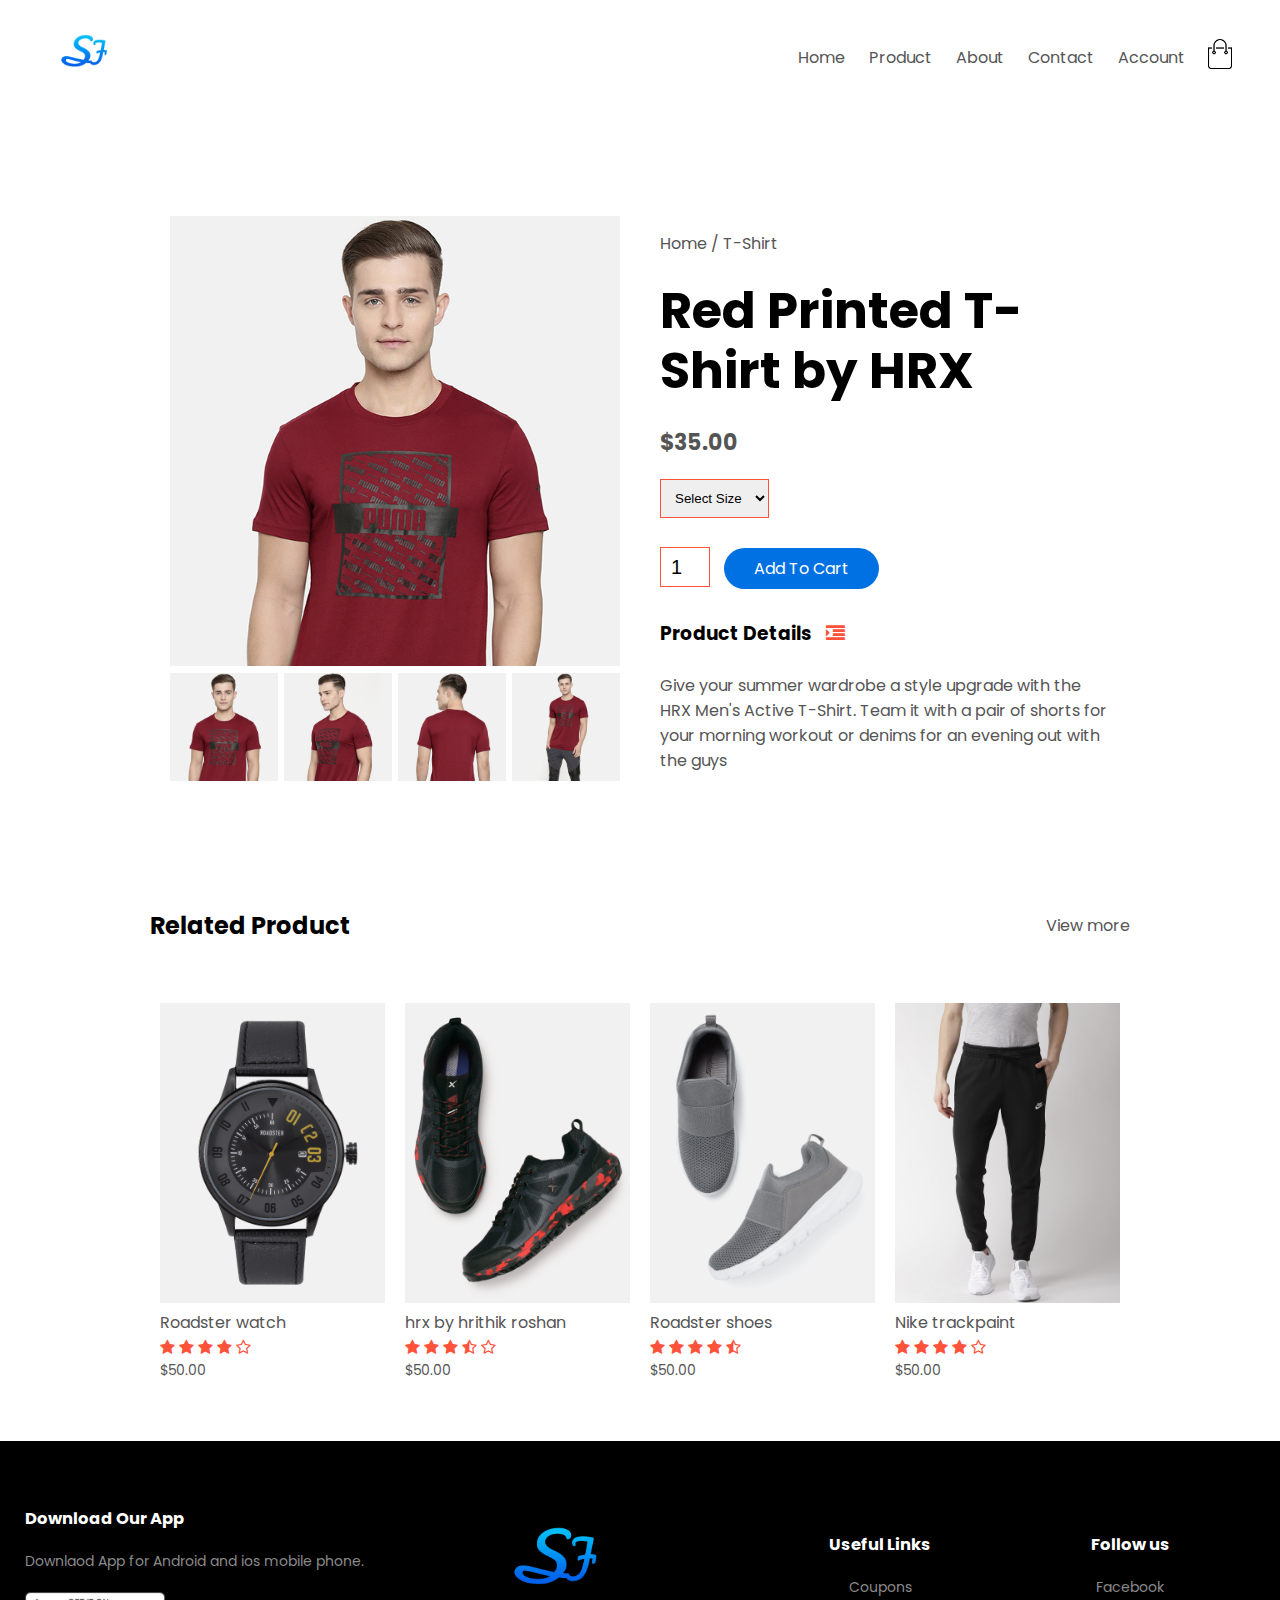
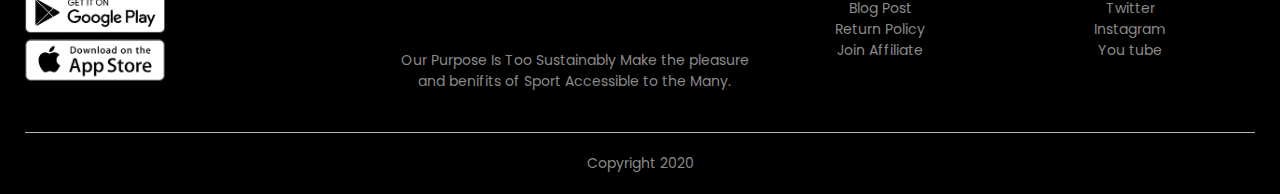
==== e-commerce/product-details.html @ aff86aa9 "Product, Single Product Page added" ====
<!DOCTYPE html>
<html lang ="en">
<head>
  <meta charset="utf-8">
  <meta name="viewport" content="width= device-width, initial-scale=1.0">
 <title>Product Details</title>
 
<link rel="shortcut icon" href="images/logo.png">
<link rel="stylesheet" type="text/css" href="style.css">
<link rel="preconnect" href="https://fonts.gstatic.com">
<link href="https://fonts.googleapis.com/css2?family=Poppins:wght@300;400;500;600;700&display=swap" rel="stylesheet">
<link rel="stylesheet"type="text/css" href="https://stackpath.bootstrapcdn.com/font-awesome/4.7.0/css/font-awesome.min.css">
</head>
<body>
    
        <div class="container">
            <div class="navbar">
                <div class="logo">
                    <img src="images/logo.png" width="100px">
                </div>
                  <nav>
                    <ul id="myDIV">
                        <li><a href="index.html">Home</a></li>
                        <li><a href="product.html">Product</a></li>
                        <li><a href="">About</a></li>
                        <li><a href="">Contact</a></li>
                        <li><a href="">Account</a></li>
                    </ul>
                  </nav>

                  <a href=""><img src="images/cart.png" width="30px" height="30px"></a>
                  <img src="images/menu.png"class="menu-icon" onclick="myFunction()">
            </div>
        </div>


        <!-- -----------Sigle Product Details--------------- -->

        <div class="small-container single-product">
          <div class="row">
            <div class="col-2">
              <img src="images/gallery-1.jpg" width="100%" alt="" id="ProductImg">

              <div class="small-img-row">
                <div class="small-img-col">
                  <img src="images/gallery-1.jpg" width="100%" alt="" class="small-img">
                </div>
                <div class="small-img-col">
                  <img src="images/gallery-2.jpg" width="100%" alt="" class="small-img">
                </div>
                <div class="small-img-col">
                  <img src="images/gallery-3.jpg" width="100%" alt="" class="small-img">
                </div>
                <div class="small-img-col">
                  <img src="images/gallery-4.jpg" width="100%" alt="" class="small-img">
                </div>
              </div>

            </div>

            <div class="col-2">
              <p>Home / T-Shirt</p>
              <h1>Red Printed T-Shirt by HRX</h1>
              <!-- <del><h4>$50.00</h4></del> -->
              <h4>$35.00</h4>
              <select>
                <option>Select Size</option>
                <option>XXL</option>
                <option>XL</option>
                <option>L</option>
                <option>M</option>
                <option>S</option>
              </select>
              <input type="number" value="1">
              <a href="" class="btn">Add To Cart</a>

              <h3>Product Details <i class="fa fa-indent"></i></h3>
              <br>
              <p>Give your summer wardrobe a style upgrade with the HRX 
              Men's Active T-Shirt. Team it with a pair of shorts for 
              your morning workout or denims for an evening out with 
              the guys </p>
            </div>
          </div>
        </div>
        
        <!-- ------------title---------- -->
        <div class="small-container">
          <div class="row row-2">
            <h2>Related Product</h2>
            <p>View more</p>
          </div>
        </div>


<!-- -----------products------- -->


<div class="small-container">  

      <div class="row">

        <div class="col-4">
          <img src="images/product-9.jpg">
          <h4> Roadster watch</h4>
          <div class="rating">
            <i class="fa fa-star"></i>
            <i class="fa fa-star"></i>
            <i class="fa fa-star"></i>
            <i class="fa fa-star"></i>
            <i class="fa fa-star-o"></i>            
          </div>
          <p>$50.00</p>      
        </div>

        <div class="col-4">
          <img src="images/product-10.jpg">
          <h4> hrx by hrithik roshan</h4>
          <div class="rating">
            <i class="fa fa-star"></i>
            <i class="fa fa-star"></i>
            <i class="fa fa-star"></i>
            <i class="fa fa-star-half-o"></i>
            <i class="fa fa-star-o"></i>            
          </div>
          <p>$50.00</p>      
        </div>

        <div class="col-4">
          <img src="images/product-11.jpg">
          <h4> Roadster shoes</h4>
          <div class="rating">
            <i class="fa fa-star"></i>
            <i class="fa fa-star"></i>
            <i class="fa fa-star"></i>
            <i class="fa fa-star"></i>
            <i class="fa fa-star-half-o"></i>            
          </div>
          <p>$50.00</p>      
        </div>

        <div class="col-4">
          <img src="images/product-12.jpg">
          <h4> Nike trackpaint</h4>
          <div class="rating">
            <i class="fa fa-star"></i>
            <i class="fa fa-star"></i>
            <i class="fa fa-star"></i>
            <i class="fa fa-star"></i>
            <i class="fa fa-star-o"></i>            
          </div>
          <p>$50.00</p>      
        </div>

      </div>

  </div>
 

  
</div>

<!-----------------footer---------------->
<div class="footer">
  <div class="container">
    <div class="row">
      <div class="footer-col-1">
        <h3>Download Our App</h3>
        <p>Downlaod App for Android and ios mobile phone. </p>
           <div class="app-logo">
          
          <li><a href=""><img src="images/play-store.png"></a></li>
          <li><a href=""><img src="images/app-store.png"></a></li>
          
          </div>
      </div>

      <div class="footer-col-2">
        <img src="images/logo-white.png">
        <p>Our Purpose Is Too Sustainably Make the pleasure and benifits of Sport Accessible to the Many. </p>
      </div>

      <div class="footer-col-3">
        <h3>Useful Links</h3>
        <ul>
          <li>Coupons</li>
          <li>Blog Post</li>
          <li>Return Policy</li>
          <li>Join Affiliate</li>
        </ul>
      </div>

      <div class="footer-col-4">
        <h3>Follow us</h3>
        <ul>
          <li>Facebook</li>
          <li>Twitter</li>
          <li>Instagram</li>
          <li>You tube</li>
        </ul>
      </div>
      
    </div>
    <hr>
    <p class="copyright">Copyright 2020 </p>
  </div>
</div>          
<!--------- js for toggle menu ---------->

<script>
  var myDIV = document.getElementById("myDIV");
  myDIV.style.maxHeight ="0px";
function myFunction() {
  
  if (myDIV.style.maxHeight === "0px") 
  {
    myDIV.style.maxHeight ="200px";
  } 
  else 
  {
    myDIV.style.maxHeight ="0px";
  }
}
</script>

<!-- ------------js for product gallery------------- -->

<script>
  var ProductImg = document.getElementById("ProductImg");
  var SmallImg = document.getElementsByClassName("small-img");

  SmallImg[0].onclick = function(){
    ProductImg.src = SmallImg[0].src;
  }
  SmallImg[1].onclick = function(){
    ProductImg.src = SmallImg[1].src;
  }
  SmallImg[2].onclick = function(){
    ProductImg.src = SmallImg[2].src;
  }
  SmallImg[3].onclick = function(){
    ProductImg.src = SmallImg[3].src;
  }

</script>

</body>
</html>
---- e-commerce/style.css ----
*{
	margin: 0;
	padding: 0;
	box-sizing: border-box;
}
body{
	font-family: 'Poppins', sans-serif;
}
.navbar{
	display: flex;
	align-items: center;
	padding: 20px;
}


nav{
	flex: 1;
	text-align: right;
}

nav ul{
	display: inline-block;
	list-style-type: none;	
	}


nav ul li{
	display: inline-block;
	margin-right: 20px;
	transition: transform 0.5s;
	}
nav ul li:hover{
	transform: translateY(-5px);
}

a{
	text-decoration: none;
	color: #555;
	}

.home{
	color:#0071e3; 
}	


p{
	color: #555;
}
.container{
	max-width: 1300px;
	margin: auto;
	padding-left: 25px;
	padding-right: 25px;
}
.row{
	display: flex;
	align-items: center;
	flex-wrap: wrap;
	justify-content: space-around;
}
.col-2{
	flex-basis: 50%;
	min-width: 300px;

}
.col-2 img{
	max-width: 100%;
	padding: 50px 0;
}
.col-2 h1{
	font-size: 50px;
	line-height: 60px;
	margin: 25px 0;
}
.btn{
	display: inline-block;
	background: #0071e3;
	color: #fff;
	padding: 8px 30px;
	margin: 30px 0;
	border-radius: 30px;
	transition: background 0.5s;
}
.btn:hover{
	background:#0c85ff;
}
.header{
	background: radial-gradient(#fff,#ffd6d6);
}
.header .row{
	margin-top: 70px;
}
.categories{
	margin: 70px 0;
}
.col-3{
	flex-basis: 30%;
	min-width: 250px;
	margin-bottom: 30px;
}
.col-3 img{
	width: 100%;
}
.small-container{
	max-width: 1080px;
	margin: auto;
	padding-left: 50px;
	padding-right: 50px;
}
.col-4{
	flex-basis: 25%;
	padding: 10px;
	min-width: 200px;
	margin-bottom: 50px;
    transition: transform 0.5s;
}
.col-4 img{
	width: 100%;
}
.title{
	text-align: center;
	margin: 0 auto 80px;
	position: relative;
	line-height: 60px;
	color: #555;
}
.title::after{
	content:'';
	background: #ff523b;
	width: 80px;
	height: 5px;
	border-radius: 5px;
	position: absolute;
	bottom: 0;
	left: 45%;
	transform: translateX(-50);
}
h4{
	color: #555;
	font-weight: normal;
}
.col-4 p{
	font-size: 14px;
}
.rating .fa{
 color: #ff523b;
}
.col-4:hover{
	transform: translateY(-5px);
}
.offer{
     background: radial-gradient(#fff,#ffd6d6);
     margin-top: 80px;
     padding: 30px 0;
}
.col-2 .offer-img{
	padding: 50px;
}
small{
	color: #555;
}
/*----------------testimonial---------------*/

.testimonial{
	padding-top: 100px;

}
.testimonial .col-3{
	text-align: center;
	padding: 40px 20px;
	box-shadow: 0 0 30px 0px rgba(0,0,0,0.1);
	cursor: pointer;
	transition: transform 0.5s;
}
.testimonial .col-3 img{
	width: 50px;
	margin-top: 20px;
	border-radius: 50px;

}
.testimonial .col-3:hover{
	transform: translateY(-10px);
}
.fa.fa-quote-left{
	font-size: 34px;
	color: #ff523b;
}
.col-3 p{
	font-size: 12px;
	margin: 12px 0;
	color: #777;
}
.testimonial .col-3 h3{
	font-weight: 600;
	color: #555;
	font-size: 16px;
}
/*---------------brands---------------*/
.brands{
	margin: 100px auto;
}
.col-5{
	width: 160px;
}
.col-5 img{
	width: 100%;
	cursor: pointer;
	filter: grayscale(100%);
}
.col-5 img:hover{
	filter: grayscale(0%);
}
/*----------------footer--------------*/

.footer{
	background: #000;
	color: #8a8a8a;
	font-size: 14px;
	padding: 60px 0 20px;
}
.footer p{
	color: #8a8a8a;
}
.footer h3{
	color: #fff;
	margin-bottom: 20px;
}
.footer-col-1, .footer-col-2, .footer-col-3, .footer-col-4{
	min-width: 250px;
	margin-bottom: 20px;
}
.footer-col-1{
	flex-basis: 30%;
	list-style-type: none;

}
.footer-col-2{
	flex: 1%;
	text-align: center;
}
.footer-col-2 img{
	width: 180px;
	margin-bottom: 20px;
}
.footer-col-3,.footer-col-4{
	flex-basis: 12%;
	text-align: center;
}
ul{
	list-style-type:  none;
}
.app-logo{
	margin-top: 20px;
}
.app-logo img{
  
  width: 140px;
}
.footer hr{
    border: none;
    background: #b5b5b5;
    height:1px;
    margin: 20px 0;
}
.copyright{
	text-align: center;
}
.menu-icon{
	width: 28px;
	margin-left:20px;
	display: none;
	}
/*-----media query for menu-----*/

@media only screen and (max-width: 800px){
	nav ul{
		position: absolute;
		top: 80px;
		left: 0;
		width: 100%;
		overflow: hidden;
		transition: max-height 0.6s;
	}
	nav ul li{
		display: block;
		margin-right: 50px;
		margin-top: 10px;
		margin-bottom:10px;

	}
nav ul li a{

	color: #555;
}
.menu-icon{
	display: block;
	cursor: pointer;
}
}


/*--------------- all products page----------------- */

.row-2{
	justify-content: space-between;
	margin: 100px auto 50px;
}

select{
	border: 1px solid #ff523b;
	padding: 5px;
}
select:focus{
	outline: none;
}

.page-btn{
	margin: 0 auto 80px;
}
.page-btn span{
	display: inline-block;
	border: 1px solid #ff523b;
	margin-left: 10px;
	width: 40px;
	height: 40px;
	text-align: center;
	line-height: 40px;
	cursor: pointer;
}
.page-btn span:hover{
	background: #ff523b;
	color: #fff;
}



/* -------------Single Product details-------------- */


.single-product{
	margin-top: 80px;
}
.single-product .col-2 img{
	padding: 0;
}
.single-product .col-2{
	padding: 20px;
}
.single-product h4{
	margin: 20px 0;
	font-size: 22px;
	font-weight: bold;
}
.single-product select{
	display: block;
	padding: 10px;
	margin-top: 20px;
}
.single-product input{
	width: 50px;
	height: 40px;
	padding-left: 10px;
	font-size: 20px;
	margin-right: 10px;
	border: 1px solid #ff523b;
}
input:focus{
	outline: none;
}
.single-product .fa{
	color: #ff523b;
	margin-left: 10px;
}

.small-img-row{
	display: flex;
	justify-content: space-between;
}
.small-img-col{
	flex-basis: 24%;
	cursor: pointer;
}














/*---------media query for less than 600 screen size menu*/

@media only screen and (max-width: 600px){
	.row{
		text-align: center; 
	}
	.col-2, .col-3, .col-4{
		flex-basis: 100%;
	}
	.single-product .row{
		text-align: left;
	}
	.single-product col-2{
		padding: 20px 0;
	}
	.single-product h1{
		font-size: 26px;
		line-height: 32px;
	}
}
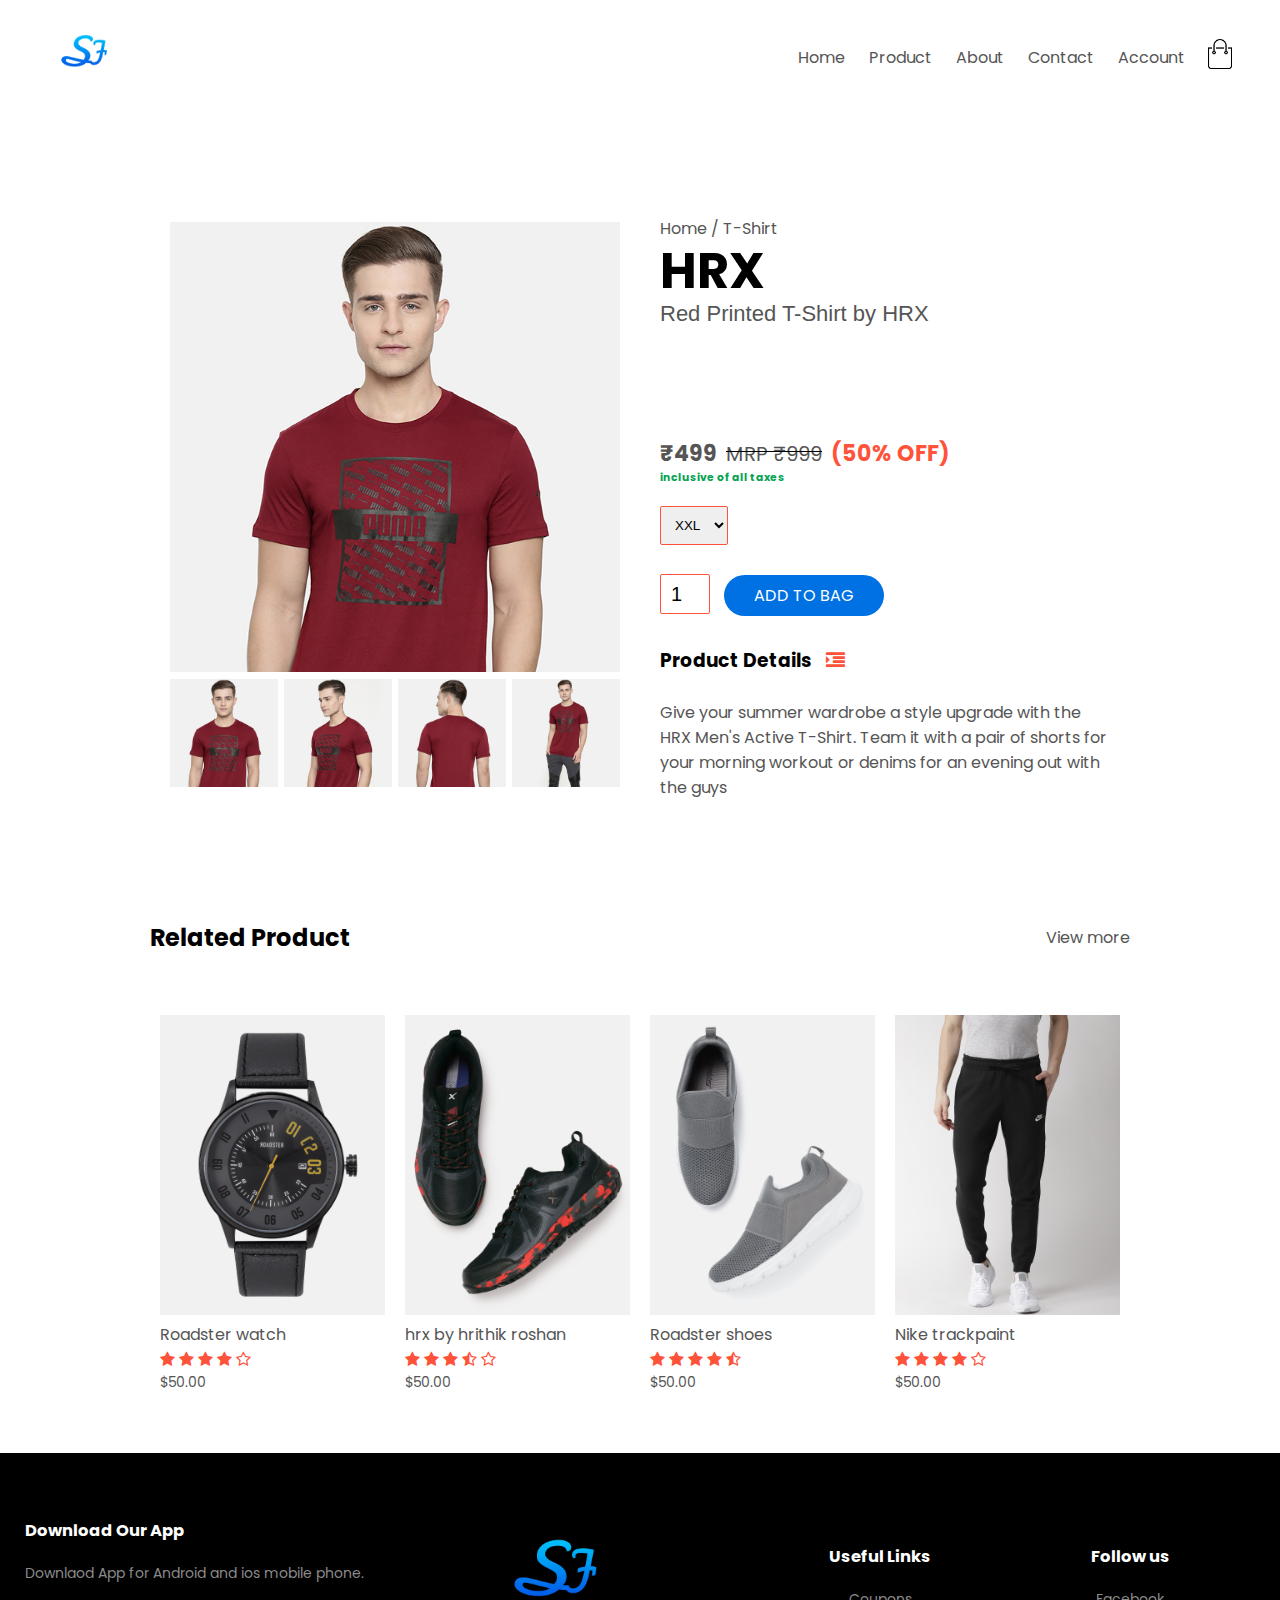
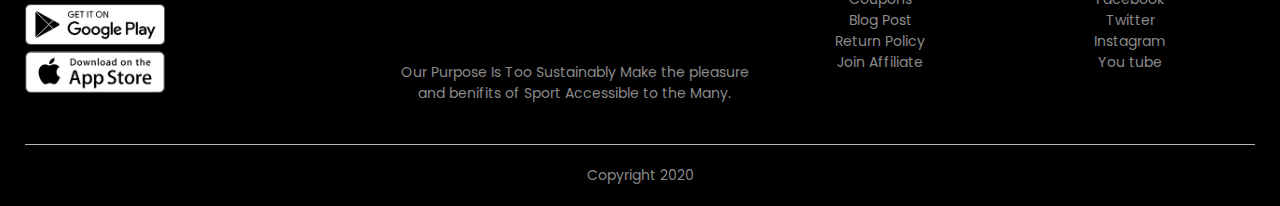
==== commit 98f6aaab: "style changed" ====
--- a/e-commerce/product-details.html
+++ b/e-commerce/product-details.html
@@ -60,20 +60,26 @@
 
             <div class="col-2">
               <p>Home / T-Shirt</p>
-              <h1>Red Printed T-Shirt by HRX</h1>
-              <!-- <del><h4>$50.00</h4></del> -->
-              <h4>$35.00</h4>
+              <div class="product-title">                
+                <h1>HRX</h1>
+                <p>Red Printed T-Shirt by HRX</p> 
+              </div>
+                           
+              <div class="price">
+                <h4>₹499</h4>                
+                <del><h4>MRP ₹999</h4></del>
+                <span><h4>(50% OFF)</h4></span>                
+              </div>
+              <h6>inclusive of all taxes</h6>
               <select>
-                <option>Select Size</option>
                 <option>XXL</option>
                 <option>XL</option>
                 <option>L</option>
                 <option>M</option>
                 <option>S</option>
               </select>
-              <input type="number" value="1">
-              <a href="" class="btn">Add To Cart</a>
-
+              <input type="number" value="1">              
+              <a href="" class="btn">ADD TO BAG</a>
               <h3>Product Details <i class="fa fa-indent"></i></h3>
               <br>
               <p>Give your summer wardrobe a style upgrade with the HRX 
--- a/e-commerce/style.css
+++ b/e-commerce/style.css
@@ -27,7 +27,7 @@
 nav ul li{
 	display: inline-block;
 	margin-right: 20px;
-	transition: transform 0.5s;
+	transition: transform 0.3s;
 	}
 nav ul li:hover{
 	transform: translateY(-5px);
@@ -347,14 +347,41 @@
 	padding: 20px;
 }
 .single-product h4{
-	margin: 20px 0;
+	margin: 20px 5px 0 0;
 	font-size: 22px;
 	font-weight: bold;
 }
+.single-product .col-2 .product-title h1{
+	margin-top: 0;
+	margin-bottom: 0;
+}
+.single-product .col-2 .product-title p{
+	margin-bottom: 110px;
+	font-size: 22px;
+	font-family: 'Roboto', sans-serif;
+}
+
+.price h4{
+	display: inline;
+}
+.price span h4{
+	color:  #ff523b;
+}
+.price del h4{
+	font-size: 20px;
+	font-weight: normal;
+}
+
+.single-product .col-2 h6{
+	color: rgb(5, 163, 82);
+}
+
+
 .single-product select{
 	display: block;
 	padding: 10px;
 	margin-top: 20px;
+	border-radius: 2px;
 }
 .single-product input{
 	width: 50px;
@@ -363,6 +390,8 @@
 	font-size: 20px;
 	margin-right: 10px;
 	border: 1px solid #ff523b;
+	border-radius: 2px;
+	
 }
 input:focus{
 	outline: none;
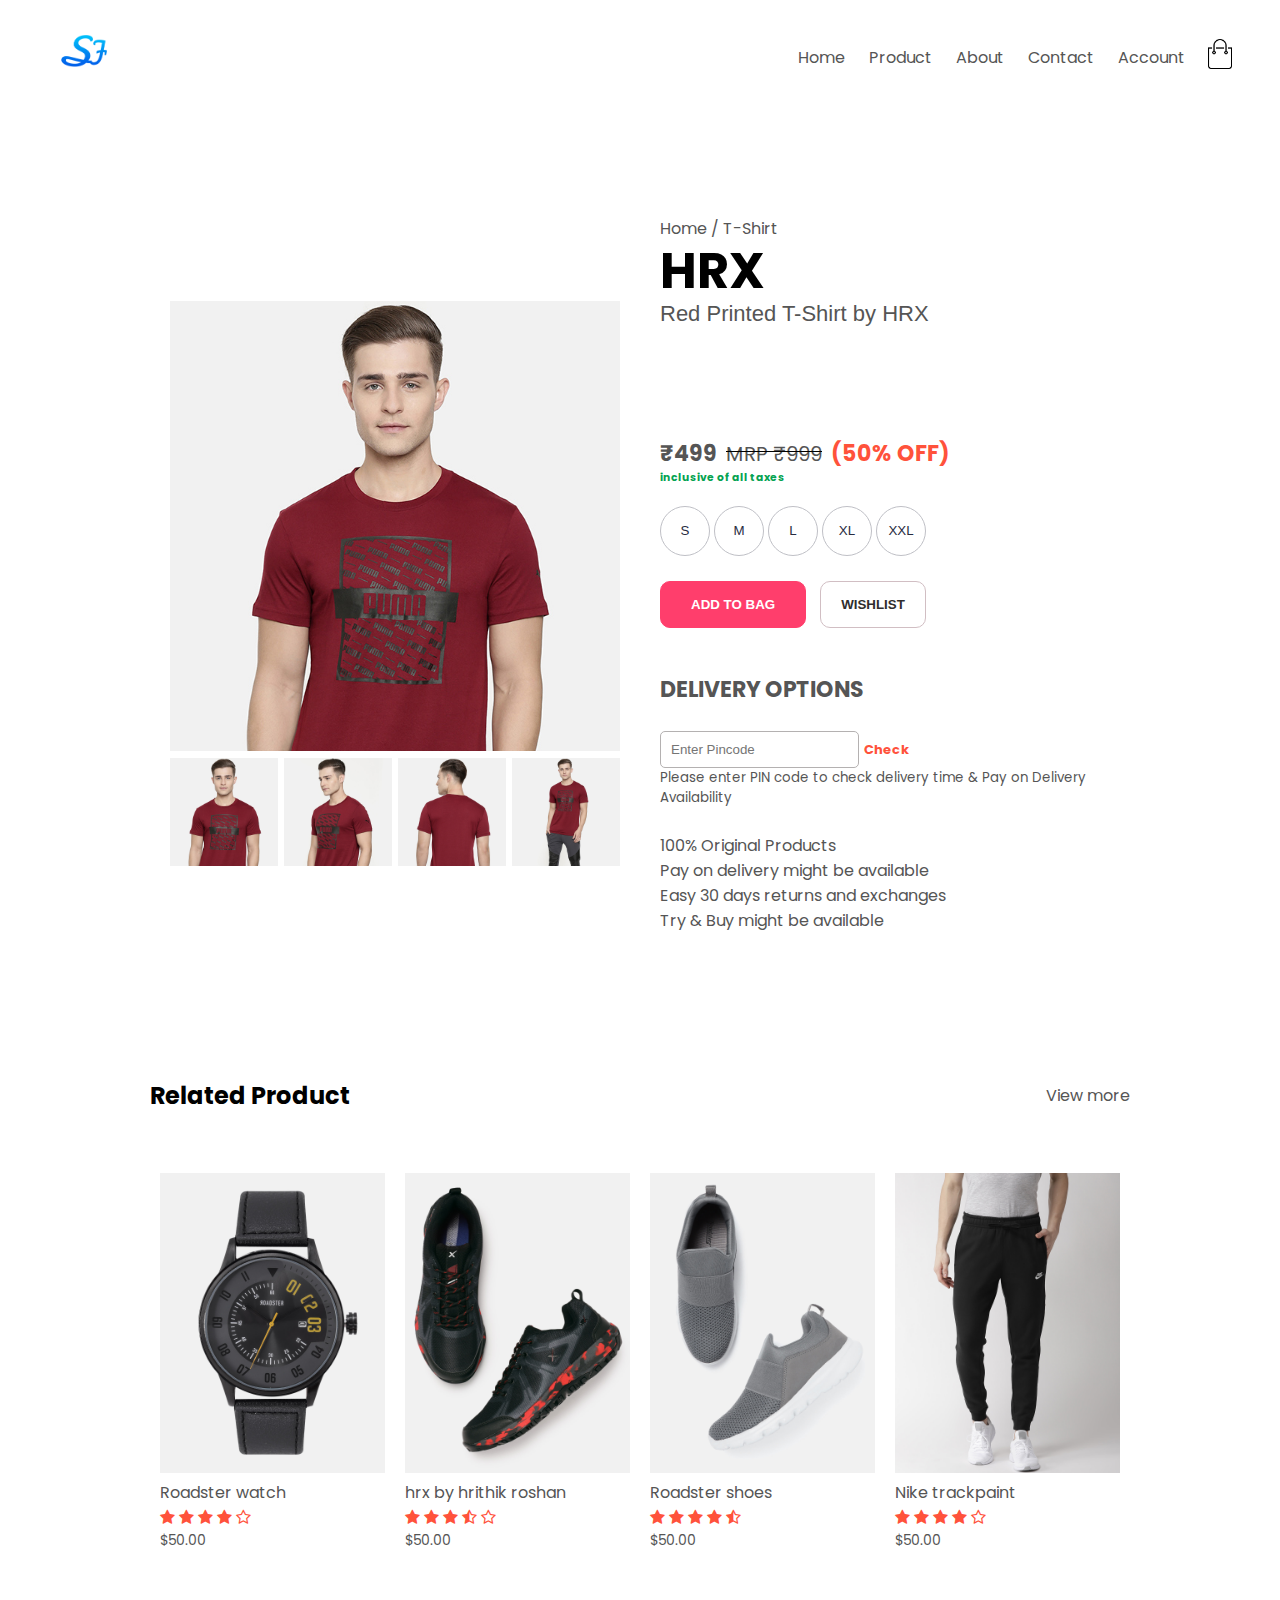
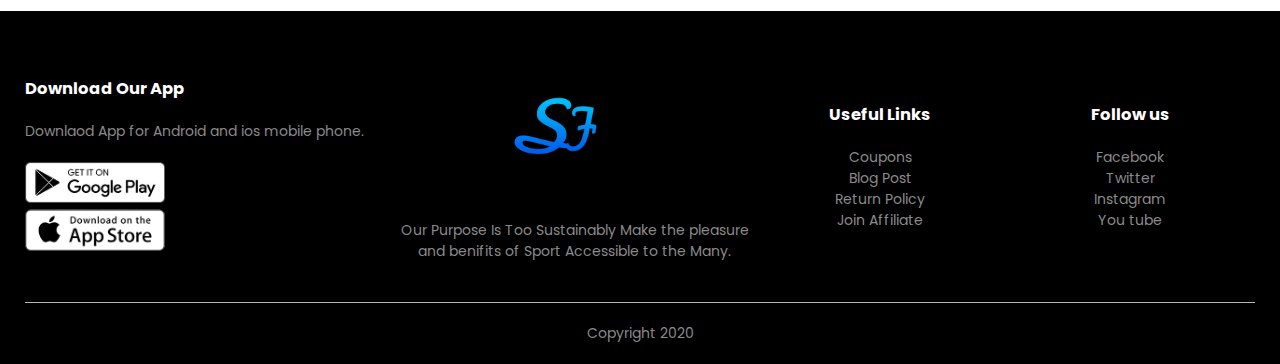
==== commit 7beffb02: "product details added" ====
--- a/e-commerce/product-details.html
+++ b/e-commerce/product-details.html
@@ -71,21 +71,31 @@
                 <span><h4>(50% OFF)</h4></span>                
               </div>
               <h6>inclusive of all taxes</h6>
-              <select>
-                <option>XXL</option>
-                <option>XL</option>
-                <option>L</option>
-                <option>M</option>
-                <option>S</option>
-              </select>
-              <input type="number" value="1">              
-              <a href="" class="btn">ADD TO BAG</a>
-              <h3>Product Details <i class="fa fa-indent"></i></h3>
+              <div class="size">
+                <button>S</button>
+                <button>M</button>
+                <button>L</button>
+                <button>XL</button>
+                <button>XXL</button>
+              </div>
+             
               <br>
-              <p>Give your summer wardrobe a style upgrade with the HRX 
-              Men's Active T-Shirt. Team it with a pair of shorts for 
-              your morning workout or denims for an evening out with 
-              the guys </p>
+              <div class="bag-wishlist">
+                <button id="bag">ADD TO BAG</button>
+                <button id="wishlist">WISHLIST</button>
+              </div> 
+              <br>
+              <h4>DELIVERY OPTIONS</h4>    
+              <br>     
+              <input type="text" name="pincode" placeholder="Enter Pincode" required><label style="font-size: small; font-weight: 700; color:#ff523b; cursor: pointer;" for="pincode">Check</label>
+              <p style="font-size: smaller;">Please enter PIN code to check delivery time & Pay on Delivery Availability</p>
+              <br>
+              <pre style="font-family: 'Poppins', sans-serif; color: #555;">
+100% Original Products
+Pay on delivery might be available
+Easy 30 days returns and exchanges
+Try & Buy might be available
+              </pre>
             </div>
           </div>
         </div>
--- a/e-commerce/style.css
+++ b/e-commerce/style.css
@@ -375,27 +375,62 @@
 .single-product .col-2 h6{
 	color: rgb(5, 163, 82);
 }
-
-
-.single-product select{
-	display: block;
-	padding: 10px;
+.size{
 	margin-top: 20px;
-	border-radius: 2px;
-}
-.single-product input{
-	width: 50px;
-	height: 40px;
-	padding-left: 10px;
-	font-size: 20px;
-	margin-right: 10px;
+}
+.size button{	
+	background-color: #fff;
+    border: 1px solid #bfc0c6;	
+    border-radius: 50px;
+    padding: 0;
+    min-width: 50px;
+    height: 50px;
+    text-align: center;
+    cursor: pointer;
+    color: #282c3f; 	 	
+}
+.size button:hover{
 	border: 1px solid #ff523b;
-	border-radius: 2px;
-	
-}
-input:focus{
+}
+.bag-wishlist #bag{
+	cursor: pointer;
+	padding: 15px 30px;
+	background-color: #ff3e6c;
+	font-weight: 600;
+	color: white;
+	border: 1px solid #ff3e6c;
+	border-radius: 10px;
+}
+.bag-wishlist #bag .fa fa-shopping-bag{
+	color: white;
+}
+.bag-wishlist #bag:hover{
+	background-color: #f96285;
+}
+.bag-wishlist #wishlist{
+	margin-left: 10px;
+	cursor: pointer;
+	padding: 15px 20px;
+	background: none;	
+	font-weight: 600;
+	color: rgb(48, 45, 45);	
+	border: 1px solid #d1bec3;
+	border-radius: 10px;
+}
+.bag-wishlist #wishlist:hover{
+	border: 1px solid rgb(36, 34, 34);
+}
+
+.col-2 input{
 	outline: none;
-}
+	padding: 10px 10px;
+	border-radius: 5px;
+	border: 0.3px solid rgb(180, 177, 177);
+}
+.col-2 label{
+	margin-left: 5px;
+}
+
 .single-product .fa{
 	color: #ff523b;
 	margin-left: 10px;
